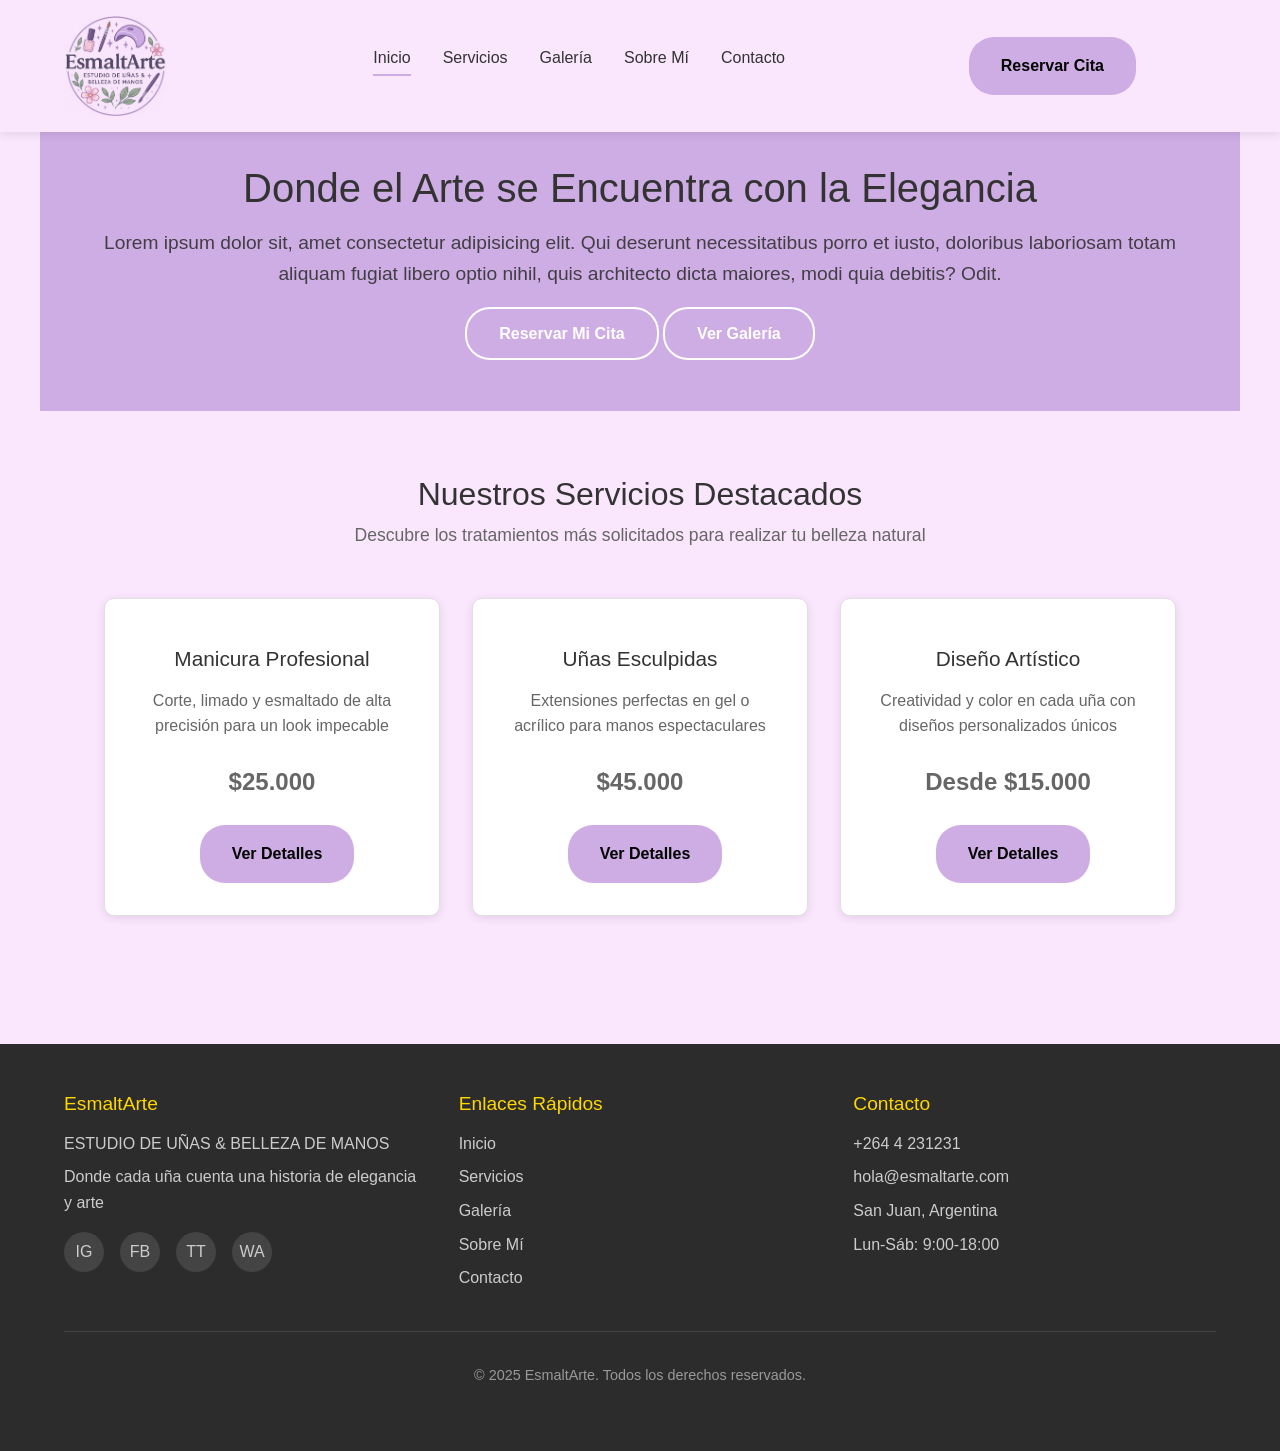
==== index.html @ e7cc5da7 "Mover index.html y agregarlo por fuera en la raiz" ====
<!DOCTYPE html>
<html lang="es">

<head>
    <meta charset="UTF-8">
    <meta name="viewport" content="width=device-width, initial-scale=1.0">
    <title>EsmaltArte - Estudio de Uñas & Belleza de Manos</title>
    <!-- CSS de Bootstrap -->
    <link href="https://cdn.jsdelivr.net/npm/bootstrap@5.3.2/dist/css/bootstrap.min.css" rel="stylesheet"
        integrity="sha384-T3c6CoIi6uLrA9TneNEoa7RxnatzjcDSCmG1MXxSR1GAsXEV/Dwwykc2MPK8M2HN" crossorigin="anonymous">

    <!-- Enlace CSS -->
    <link rel="stylesheet" href="../css/style.css">
</head>

<body>
    <header>
        <div class="nav-container">
            <div class="logo">
                <img src="../img/imgagos.jpg" alt="Logo EsmaltArte" style="height: 100px; margin-top: 0px;">
            </div>
            <nav>
                <ul>
                    <li><a href="index.html" class="activo">Inicio</a></li>
                    <li><a href="servicios.html">Servicios</a></li>
                    <li><a href="galeria.html">Galería</a></li>
                    <li><a href="sobremi.html">Sobre Mí</a></li>
                    <li><a href="contacto.html">Contacto</a></li>
                </ul>
            </nav>
            <!-- Boton Reserva-->
            <a href="contacto.html" class="btn-reserva">Reservar Cita</a>
        </div>
    </header>

    <main>
        <section class=" hero">
            <h1>Donde el Arte se Encuentra con la Elegancia</h1>
            <p>Lorem ipsum dolor sit, amet consectetur adipisicing elit. Qui deserunt necessitatibus porro et iusto,
                doloribus laboriosam totam aliquam fugiat libero optio nihil, quis architecto dicta maiores, modi
                quia
                debitis? Odit.</p>
            <div>
                <a href="contacto.html" class="btn-hero">Reservar Mi Cita</a>
                <a href="galeria.html" class="btn-hero secundario">Ver Galería</a>
            </div>
        </section>

        <section id="servicios-destacados">
            <div class="page-header">
                <h2>Nuestros Servicios Destacados</h2>
                <p>Descubre los tratamientos más solicitados para realizar tu belleza natural</p>
            </div>
            <div class="servicios-grid">
                <article class="servicio-card">
                    <div class="servicio-icon"></div>
                    <h3>Manicura Profesional</h3>
                    <p>Corte, limado y esmaltado de alta precisión para un look impecable</p>
                    <p class="precio">$25.000</p>
                    <a href="servicios.html#manicura" class="btn-reserva">Ver Detalles</a>
                </article>
                <article class="servicio-card">
                    <div class="servicio-icon"></div>
                    <h3>Uñas Esculpidas</h3>
                    <p>Extensiones perfectas en gel o acrílico para manos espectaculares</p>
                    <p class="precio">$45.000</p>
                    <a href="servicios.html#esculpidas" class="btn-reserva">Ver Detalles</a>
                </article>
                <article class="servicio-card">
                    <div class="servicio-icon"></div>
                    <h3>Diseño Artístico</h3>
                    <p>Creatividad y color en cada uña con diseños personalizados únicos</p>
                    <p class="precio">Desde $15.000</p>
                    <a href="servicios.html#disenos" class="btn-reserva">Ver Detalles</a>
                </article>
            </div>
        </section>
    </main>

    <footer>
        <div class="footer-content">
            <div class="footer-section">
                <h3>EsmaltArte</h3>
                <p>ESTUDIO DE UÑAS & BELLEZA DE MANOS</p>
                <p>Donde cada uña cuenta una historia de elegancia y arte</p>
                <div class="social-links">
                    <a href="https://www.instagram.com/esmaltarte.nails_?igsh=MWdjZG96OWtseHlocg==" target="_blank"
                        arial-label="Instagram">IG</a>
                    <a href="#" aria-label="Facebook">FB</a>
                    <a href="#" aria-label="TikTok">TT</a>
                    <a href="#" aria-label="WhatsApp">WA</a>
                </div>
            </div>
            <div class="footer-section">
                <h3>Enlaces Rápidos</h3>
                <a href="index.html">Inicio</a>
                <a href="servicios.html">Servicios</a>
                <a href="galeria.html">Galería</a>
                <a href="sobremi.html">Sobre Mí</a>
                <a href="contacto.html">Contacto</a>
            </div>
            <div class="footer-section">
                <h3>Contacto</h3>
                <p> +264 4 231231</p>
                <p> hola@esmaltarte.com</p>
                <p> San Juan, Argentina</p>
                <p> Lun-Sáb: 9:00-18:00</p>
            </div>
        </div>
        <div class="copyright">
            <p>&copy; 2025 EsmaltArte. Todos los derechos reservados.</p>
        </div>
    </footer>

    <!-- Scripts de Bootstrap -->
    <script src="https://cdn.jsdelivr.net/npm/@popperjs/core@2.11.8/dist/umd/popper.min.js"
        integrity="sha384-I7E8VVD/ismYTF4hNIPjVp/Zjvgyol6VFvRkX/vR+Vc4jQkC+hVqc2pM8ODewa9r"
        crossorigin="anonymous"></script>
    <script src="https://cdn.jsdelivr.net/npm/bootstrap@5.3.2/dist/js/bootstrap.min.js"
        integrity="sha384-BBtl+eGJRgqQAUMxJ7pMwbEyER4l1g+O15P+16Ep7Q9Q+zqX6gSbd85u4mG4QzX+"
        crossorigin="anonymous"></script>
</body>

</html>
---- css/style.css ----
/* style.css - ESTILOS COMPARTIDOS PARA TODAS LAS PÁGINAS */

/* Reset y variables */
* {
  margin: 0;
  padding: 0;
  box-sizing: border-box;
}

body {
  font-family: "Arial", sans-serif;
  line-height: 1.6;
  color: #333333;
  background-color: #fae6fd;
}

/* Header y Navegación COMPARTIDOS */
header {
  background-color: #fae6fd;
  box-shadow: 0 2px 10px rgba(0, 0, 0, 0.1);
  position: fixed;
  width: 100%;
  top: 0;
  z-index: 1000;
}

.nav-container {
  display: flex;
  justify-content: space-between;
  align-items: center;
  padding: 1rem 5%;
  max-width: 1200px;
}

.logo {
  display: flex;
  flex-direction: column;
  align-items: center;
  justify-content: center;
  text-align: center;
}

/* Navegación principal */
nav ul {
  display: flex;
  list-style: none;
  gap: 2rem;
}

nav ul li a {
  text-decoration: none;
  color: #333333;
  font-weight: 500;
  padding: 0.5rem 0;
}

nav ul li a:hover {
  color: #333333;
}

nav ul li a.activo {
  color: #333333;
  border-bottom: 2px solid #ceade5;
}

.btn-reserva {
  background-color: #ceade5;
  color: black;
  padding: 1rem 2rem;
  border-radius: 25px;
  text-decoration: none;
  font-weight: bold;
  margin-left: 10px; /* Mueve el botón a la derecha */
  display: inline-block;
}

.btn-reserva:hover {
  background-color: #701574;
  color: white;
}
/* Main contentenido de area */
main {
  margin-top: 100px;
  min-height: calc(100vh - 200px);
}
/* Hero Section */
.hero {
  background: #ceade5;
  text-align: center;
  padding: 4rem 5%;
}

.hero h1 {
  font-size: 2.5rem;
  margin-bottom: 1rem;
}

.hero p {
  font-size: 1.2rem;
  margin-bottom: 2rem;
  opacity: 0.9;
}

.btn-hero {
  background-color: #ceade5;
  color: white;
  border: 2px solid white;
  padding: 1rem 2rem;
  border-radius: 25px;
  text-decoration: none;
  font-weight: bold;
}

.btn-hero:hover {
  background-color: #701574;
}

.btn-hero.secundario {
  background-color: #ceade5;
  color: white;
  border: 2px solid white;
}

.btn-hero.secundario:hover {
  background-color: #701574;
  color: white;
}

/* Secciones generales */
section {
  padding: 4rem 5%;
  max-width: 1200px;
  margin: 0 auto;
}

.page-header {
  text-align: center;
  margin-bottom: 3rem;
}

.page-header h1 {
  font-size: 2.5rem;
  color: #ceade5;
  margin-bottom: 1rem;
}

.page-header p {
  font-size: 1.1rem;
  color: #666666;
}

/* Grid de servicios */
.servicios-grid {
  display: grid;
  grid-template-columns: repeat(auto-fit, minmax(300px, 1fr));
  gap: 2rem;
  margin-top: 2rem;
}

.servicio-card {
  background: #ffffff;
  border-radius: 10px;
  padding: 2rem;
  text-align: center;
  box-shadow: 0 2px 10px rgba(0, 0, 0, 0.1);
  border: 1px solid #e0e0e0;
}

.servicio-card:hover {
  transform: translateY(-5px);
  box-shadow: 0 10px 25px rgba(0, 0, 0, 0.15);
}

.servicio-icon {
  font-size: 3rem;
  margin-bottom: 1rem;
}

.servicio-card h3 {
  color: #333333;
  margin-bottom: 1rem;
  font-size: 1.3rem;
}

.servicio-card p {
  color: #666666;
  margin-bottom: 1.5rem;
}

.precio {
  font-size: 1.5rem;
  font-weight: bold;
  color: #ceade5;
  margin-bottom: 1rem;
}

/* Galería */
.galeria-grid {
  display: grid;
  grid-template-columns: repeat(auto-fit, minmax(250px, 1fr));
  gap: 1rem;
  margin-top: 2rem;
}

.galeria-item {
  position: relative;
  height: 250px;
  background: #f9f9f9;
  border-radius: 8px;
  overflow: hidden;
}

.galeria-item img {
  width: 100%;
  height: 100%;
  object-fit: cover;
}

.galeria-item:hover img {
  transform: scale(1.05);
}

.galeria-cta {
  margin-top: 1rem; /* aumenta para bajar más los botones */
  text-align: center;
  display: flex;
  justify-content: center;
  gap: 0.75rem;
  align-items: center;
}

/* Formularios */
.form-contacto {
  max-width: 600px;
  margin: 0 auto;
}

.form-group {
  margin-bottom: 5px;
}

.form-group label {
  display: block;
  margin-bottom: 0.5rem;
  font-weight: bold;
  color: #333333;
}

.form-group input,
.form-group textarea,
.form-group select {
  width: 100%;
  padding: 0.8rem;
  border: 1px solid #e0e0e0;
  border-radius: 5px;
  font-size: 1rem;
}

.form-group input:focus,
.form-group textarea:focus,
.form-group select:focus {
  outline: none;
  border-color: #ceade5;
  box-shadow: 0 0 0 2px rgba(206, 173, 229, 0.1);
}

.btn-enviar {
  background-color: #e91e63;
  color: white;
  border: none;
  padding: 1rem 2rem;
  border-radius: 25px;
  font-size: 1rem;
  font-weight: bold;
  cursor: pointer;
  width: 100%;
}

.btn-enviar:hover {
  background-color: #c2185b;
}

/* Footer COMPARTIDO */
footer {
  background-color: #2c2c2c;
  color: white;
  padding: 3rem 5%;
  margin-top: 4rem;
}

.footer-content {
  max-width: 1200px;
  margin: 0 auto;
  display: grid;
  grid-template-columns: repeat(auto-fit, minmax(250px, 1fr));
  gap: 2rem;
}

.footer-section h3 {
  color: #ffd700;
  margin-bottom: 1rem;
  font-size: 1.2rem;
}

.footer-section p,
.footer-section a {
  color: #ccc;
  margin-bottom: 0.5rem;
  display: block;
  text-decoration: none;
}

.footer-section a:hover {
  color: white;
}

.social-links {
  display: flex;
  gap: 1rem;
  margin-top: 1rem;
}

.social-links a {
  display: inline-flex;
  align-items: center;
  justify-content: center;
  width: 40px;
  height: 40px;
  background-color: #444;
  border-radius: 50%;
}

.social-links a:hover {
  background-color: #ceade5;
  transform: translateY(-2px);
}

.copyright {
  text-align: center;
  margin-top: 2rem;
  padding-top: 2rem;
  border-top: 1px solid #444;
  color: #999;
  font-size: 0.9rem;
}

/* ==========================
   Ajustes responsivos
   ========================== */
@media (max-width: 992px) {
  /* Ajusta el margin-top para el header fijo en pantallas medianas */
  main {
    margin-top: 110px;
  }

  .nav-container {
    padding: 0.75rem 3%;
  }

  .logo img {
    height: 70px;
  }

  .hero {
    padding: 4rem 2rem;
  }

  .galeria-item {
    height: 220px;
  }

  .servicio-card {
    padding: 1.5rem;
  }

  section {
    padding: 2.5rem 3%;
  }
}

@media (max-width: 768px) {
  /* Header y navegación en móvil */
  main {
    margin-top: 130px;
  }

  .nav-container {
    flex-wrap: wrap;
    align-items: flex-start;
    gap: 0.5rem;
  }

  nav ul {
    flex-direction: column;
    gap: 0.5rem;
    width: 100%;
  }

  .btn-reserva {
    margin-left: 0;
    align-self: flex-end;
    margin-top: 0.5rem;
  }

  .hero h1 {
    font-size: 1.8rem;
  }

  .hero p {
    font-size: 1rem;
  }

  .galeria-item {
    height: 180px;
  }

  .page-header h1 {
    font-size: 1.8rem;
  }

  .servicios-grid {
    gap: 1rem;
  }
}

@media (max-width: 576px) {
  main {
    margin-top: 150px;
  }

  .logo img {
    height: 60px;
  }

  .galeria-item {
    height: 150px;
  }

  .btn-hero,
  .btn-reserva,
  .btn-enviar {
    padding: 0.6rem 1rem;
    font-size: 0.95rem;
  }

  section {
    padding: 2rem 1.5rem;
  }
}
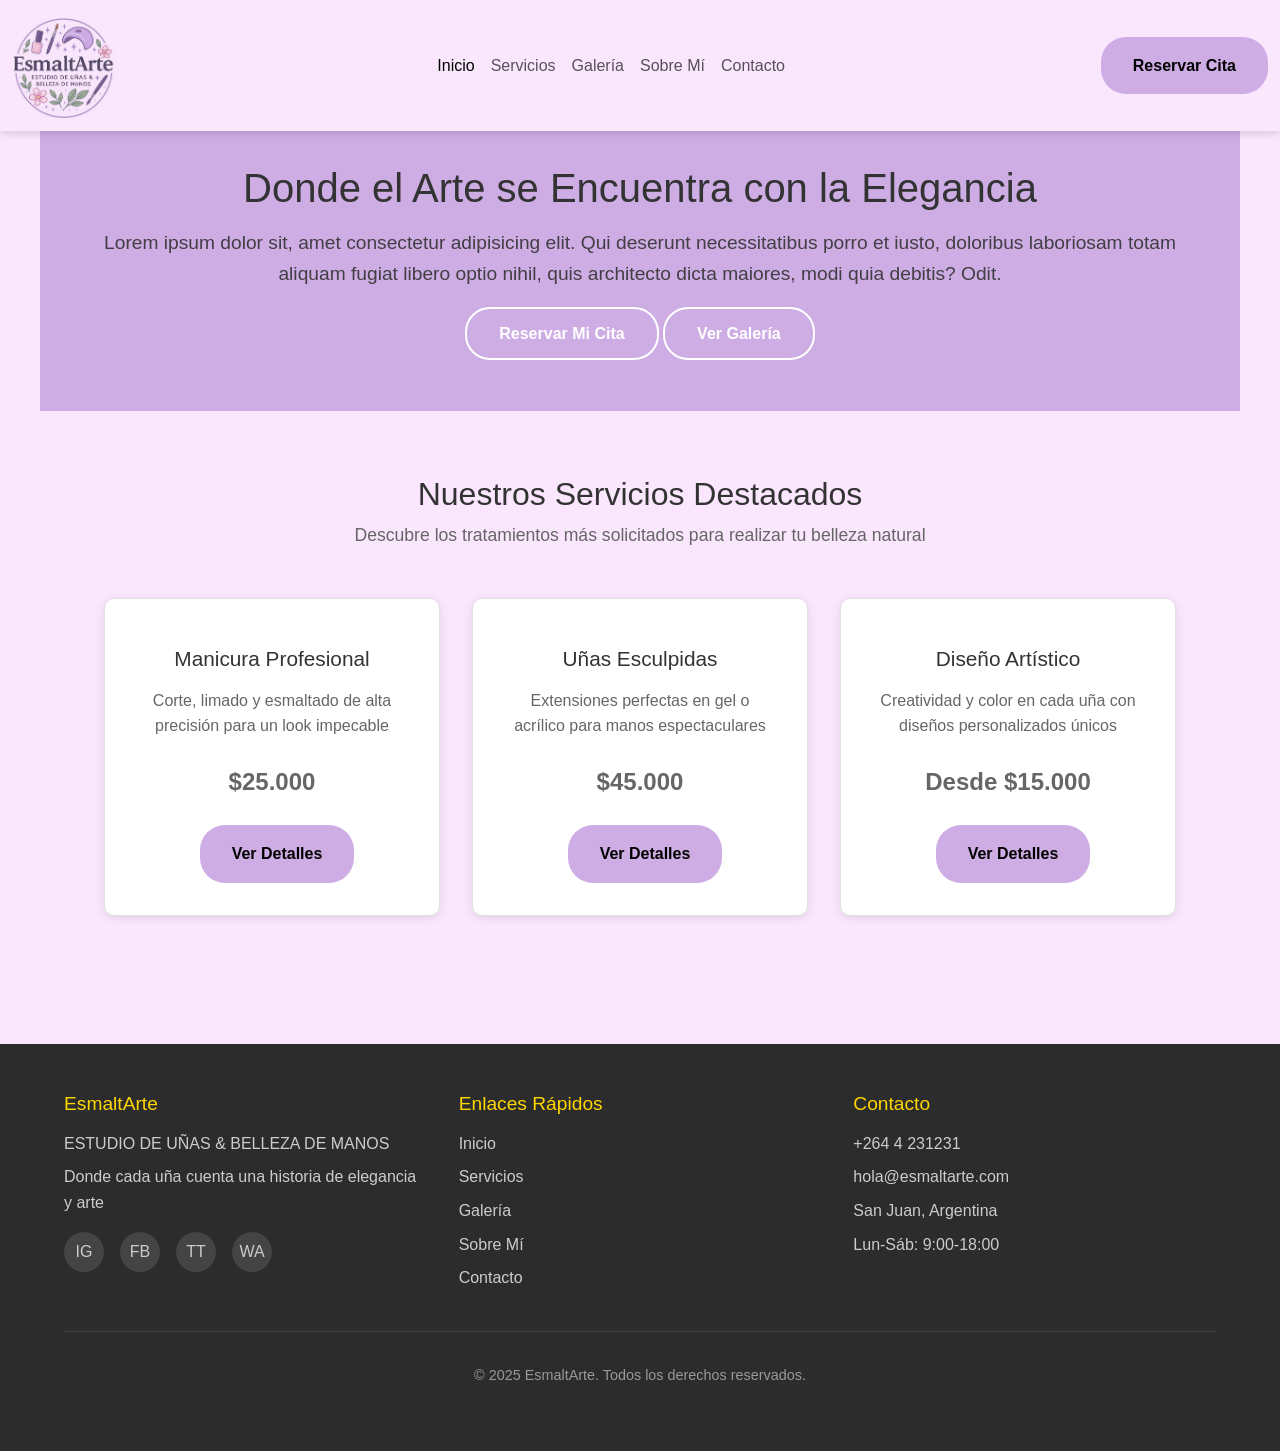
==== commit c9626fce: "Limpieza: eliminar CSS obsoleto y normalizar navbar en html/*" ====
--- a/index.html
+++ b/index.html
@@ -10,27 +10,43 @@
         integrity="sha384-T3c6CoIi6uLrA9TneNEoa7RxnatzjcDSCmG1MXxSR1GAsXEV/Dwwykc2MPK8M2HN" crossorigin="anonymous">
 
     <!-- Enlace CSS -->
-    <link rel="stylesheet" href="../css/style.css">
+    <link rel="stylesheet" href="css/style.css">
 </head>
 
 <body>
     <header>
-        <div class="nav-container">
-            <div class="logo">
-                <img src="../img/imgagos.jpg" alt="Logo EsmaltArte" style="height: 100px; margin-top: 0px;">
+        <nav class="navbar navbar-expand-lg bg-body-tertiary">
+            <div class="container-fluid">
+                <a class="navbar-brand" href="index.html">
+                    <img src="img/imgagos.jpg" alt="Logo EsmaltArte" style="height: 100px;"
+                        class="d-inline-block align-text-top">
+                </a>
+                <button class="navbar-toggler" type="button" data-bs-toggle="collapse" data-bs-target="#navbarNav"
+                    aria-controls="navbarNav" aria-expanded="false" aria-label="Toggle navigation">
+                    <span class="navbar-toggler-icon"></span>
+                </button>
+                <div class="collapse navbar-collapse" id="navbarNav">
+                    <ul class="navbar-nav mx-auto mb-2 mb-lg-0">
+                        <li class="nav-item">
+                            <a class="nav-link active" aria-current="page" href="index.html">Inicio</a>
+                        </li>
+                        <li class="nav-item">
+                            <a class="nav-link" href="html/servicios.html">Servicios</a>
+                        </li>
+                        <li class="nav-item">
+                            <a class="nav-link" href="html/galeria.html">Galería</a>
+                        </li>
+                        <li class="nav-item">
+                            <a class="nav-link" href="html/sobremi.html">Sobre Mí</a>
+                        </li>
+                        <li class="nav-item">
+                            <a class="nav-link" href="html/contacto.html">Contacto</a>
+                        </li>
+                    </ul>
+                    <a href="html/contacto.html" class="btn-reserva">Reservar Cita</a>
+                </div>
             </div>
-            <nav>
-                <ul>
-                    <li><a href="index.html" class="activo">Inicio</a></li>
-                    <li><a href="servicios.html">Servicios</a></li>
-                    <li><a href="galeria.html">Galería</a></li>
-                    <li><a href="sobremi.html">Sobre Mí</a></li>
-                    <li><a href="contacto.html">Contacto</a></li>
-                </ul>
-            </nav>
-            <!-- Boton Reserva-->
-            <a href="contacto.html" class="btn-reserva">Reservar Cita</a>
-        </div>
+        </nav>
     </header>
 
     <main>
@@ -41,8 +57,8 @@
                 quia
                 debitis? Odit.</p>
             <div>
-                <a href="contacto.html" class="btn-hero">Reservar Mi Cita</a>
-                <a href="galeria.html" class="btn-hero secundario">Ver Galería</a>
+                <a href="html/contacto.html" class="btn-hero">Reservar Mi Cita</a>
+                <a href="html/galeria.html" class="btn-hero secundario">Ver Galería</a>
             </div>
         </section>
 
@@ -94,10 +110,10 @@
             <div class="footer-section">
                 <h3>Enlaces Rápidos</h3>
                 <a href="index.html">Inicio</a>
-                <a href="servicios.html">Servicios</a>
-                <a href="galeria.html">Galería</a>
-                <a href="sobremi.html">Sobre Mí</a>
-                <a href="contacto.html">Contacto</a>
+                <a href="html/servicios.html">Servicios</a>
+                <a href="html/galeria.html">Galería</a>
+                <a href="html/sobremi.html">Sobre Mí</a>
+                <a href="html/contacto.html">Contacto</a>
             </div>
             <div class="footer-section">
                 <h3>Contacto</h3>
--- a/css/style.css
+++ b/css/style.css
@@ -24,44 +24,32 @@
   z-index: 1000;
 }
 
-.nav-container {
-  display: flex;
-  justify-content: space-between;
-  align-items: center;
-  padding: 1rem 5%;
-  max-width: 1200px;
-}
-
-.logo {
-  display: flex;
-  flex-direction: column;
-  align-items: center;
-  justify-content: center;
-  text-align: center;
-}
-
-/* Navegación principal */
-nav ul {
-  display: flex;
-  list-style: none;
-  gap: 2rem;
-}
-
-nav ul li a {
-  text-decoration: none;
-  color: #333333;
-  font-weight: 500;
-  padding: 0.5rem 0;
-}
-
-nav ul li a:hover {
-  color: #333333;
-}
-
-nav ul li a.activo {
-  color: #333333;
-  border-bottom: 2px solid #ceade5;
-}
+/* Bootstrap navbar: mantener color del logo y centrar enlaces */
+.navbar {
+  background-color: #fae6fd !important;
+  box-shadow: 0 2px 8px rgba(0, 0, 0, 0.06);
+}
+
+.navbar .navbar-brand img {
+  height: 80px;
+  object-fit: contain;
+}
+
+.navbar-nav.mx-auto {
+  margin-left: auto !important;
+  margin-right: auto !important;
+}
+
+@media (max-width: 768px) {
+  .navbar .navbar-brand img {
+    height: 60px;
+  }
+  .navbar-nav.mx-auto {
+    margin: 0 !important;
+  }
+}
+
+/* Navegación antigua eliminada: ahora se usa Bootstrap navbar */
 
 .btn-reserva {
   background-color: #ceade5;
@@ -353,11 +341,8 @@
     margin-top: 110px;
   }
 
-  .nav-container {
-    padding: 0.75rem 3%;
-  }
-
-  .logo img {
+  /* Ajustes para navbar de Bootstrap */
+  .navbar .navbar-brand img {
     height: 70px;
   }
 
@@ -384,16 +369,9 @@
     margin-top: 130px;
   }
 
-  .nav-container {
-    flex-wrap: wrap;
-    align-items: flex-start;
+  /* Ajustes para navbar de Bootstrap en móvil */
+  .navbar-nav {
     gap: 0.5rem;
-  }
-
-  nav ul {
-    flex-direction: column;
-    gap: 0.5rem;
-    width: 100%;
   }
 
   .btn-reserva {
@@ -428,7 +406,7 @@
     margin-top: 150px;
   }
 
-  .logo img {
+  .navbar .navbar-brand img {
     height: 60px;
   }
 
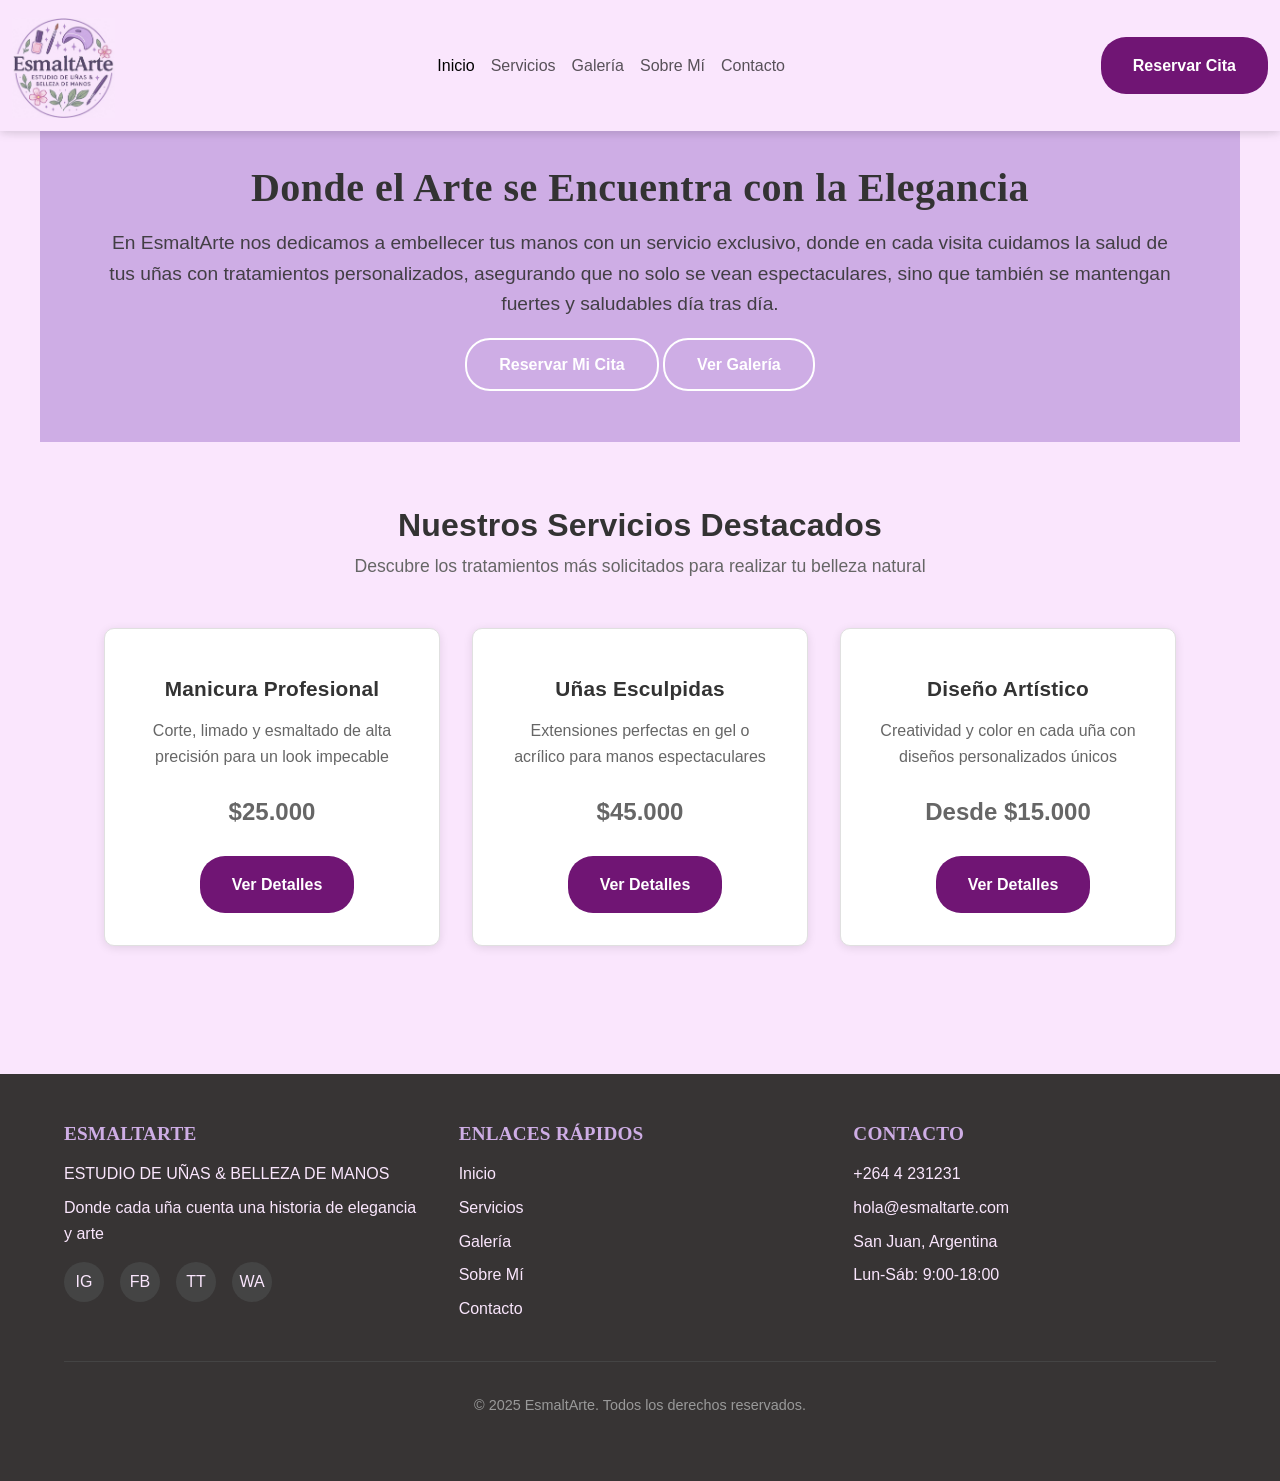
==== commit c4720217: "Agregado de Favicon" ====
--- a/index.html
+++ b/index.html
@@ -4,10 +4,20 @@
 <head>
     <meta charset="UTF-8">
     <meta name="viewport" content="width=device-width, initial-scale=1.0">
+    <meta name="description"
+        content="EsmaltArte - Estudio profesional de uñas y belleza de manos en San Juan, Argentina. Manicura, uñas esculpidas, diseño artístico y más. Reserva tu cita hoy.">
     <title>EsmaltArte - Estudio de Uñas & Belleza de Manos</title>
     <!-- CSS de Bootstrap -->
     <link href="https://cdn.jsdelivr.net/npm/bootstrap@5.3.2/dist/css/bootstrap.min.css" rel="stylesheet"
         integrity="sha384-T3c6CoIi6uLrA9TneNEoa7RxnatzjcDSCmG1MXxSR1GAsXEV/Dwwykc2MPK8M2HN" crossorigin="anonymous">
+
+    <!-- Favicon -->
+    <link rel="icon" href="img/esmaltarte-sin-fondo.png.png" type="image/png">
+
+    <!-- Google Fonts -->
+    <link
+        href="https://fonts.googleapis.com/css2?family=Montserrat:wght@300;400;600;700&family=Playfair+Display:wght@400;600;700&display=swap"
+        rel="stylesheet">
 
     <!-- Enlace CSS -->
     <link rel="stylesheet" href="css/style.css">
@@ -50,12 +60,9 @@
     </header>
 
     <main>
-        <section class=" hero">
+        <section class="hero">
             <h1>Donde el Arte se Encuentra con la Elegancia</h1>
-            <p>Lorem ipsum dolor sit, amet consectetur adipisicing elit. Qui deserunt necessitatibus porro et iusto,
-                doloribus laboriosam totam aliquam fugiat libero optio nihil, quis architecto dicta maiores, modi
-                quia
-                debitis? Odit.</p>
+            <p>En EsmaltArte nos dedicamos a embellecer tus manos con un servicio exclusivo, donde en cada visita cuidamos la salud de tus uñas con tratamientos personalizados, asegurando que no solo se vean espectaculares, sino que también se mantengan fuertes y saludables día tras día.</p>
             <div>
                 <a href="html/contacto.html" class="btn-hero">Reservar Mi Cita</a>
                 <a href="html/galeria.html" class="btn-hero secundario">Ver Galería</a>
@@ -73,21 +80,21 @@
                     <h3>Manicura Profesional</h3>
                     <p>Corte, limado y esmaltado de alta precisión para un look impecable</p>
                     <p class="precio">$25.000</p>
-                    <a href="servicios.html#manicura" class="btn-reserva">Ver Detalles</a>
+                    <a href="html/servicios.html#manicura" class="btn-reserva">Ver Detalles</a>
                 </article>
                 <article class="servicio-card">
                     <div class="servicio-icon"></div>
                     <h3>Uñas Esculpidas</h3>
                     <p>Extensiones perfectas en gel o acrílico para manos espectaculares</p>
                     <p class="precio">$45.000</p>
-                    <a href="servicios.html#esculpidas" class="btn-reserva">Ver Detalles</a>
+                    <a href="html/servicios.html#esculpidas" class="btn-reserva">Ver Detalles</a>
                 </article>
                 <article class="servicio-card">
                     <div class="servicio-icon"></div>
                     <h3>Diseño Artístico</h3>
                     <p>Creatividad y color en cada uña con diseños personalizados únicos</p>
                     <p class="precio">Desde $15.000</p>
-                    <a href="servicios.html#disenos" class="btn-reserva">Ver Detalles</a>
+                    <a href="html/servicios.html#disenos" class="btn-reserva">Ver Detalles</a>
                 </article>
             </div>
         </section>
@@ -101,7 +108,7 @@
                 <p>Donde cada uña cuenta una historia de elegancia y arte</p>
                 <div class="social-links">
                     <a href="https://www.instagram.com/esmaltarte.nails_?igsh=MWdjZG96OWtseHlocg==" target="_blank"
-                        arial-label="Instagram">IG</a>
+                        aria-label="Instagram">IG</a>
                     <a href="#" aria-label="Facebook">FB</a>
                     <a href="#" aria-label="TikTok">TT</a>
                     <a href="#" aria-label="WhatsApp">WA</a>
@@ -128,13 +135,8 @@
         </div>
     </footer>
 
-    <!-- Scripts de Bootstrap -->
-    <script src="https://cdn.jsdelivr.net/npm/@popperjs/core@2.11.8/dist/umd/popper.min.js"
-        integrity="sha384-I7E8VVD/ismYTF4hNIPjVp/Zjvgyol6VFvRkX/vR+Vc4jQkC+hVqc2pM8ODewa9r"
-        crossorigin="anonymous"></script>
-    <script src="https://cdn.jsdelivr.net/npm/bootstrap@5.3.2/dist/js/bootstrap.min.js"
-        integrity="sha384-BBtl+eGJRgqQAUMxJ7pMwbEyER4l1g+O15P+16Ep7Q9Q+zqX6gSbd85u4mG4QzX+"
-        crossorigin="anonymous"></script>
+    <!-- Bootstrap bundle (incluye Popper) -->
+    <script src="https://cdn.jsdelivr.net/npm/bootstrap@5.3.2/dist/js/bootstrap.bundle.min.js"></script>
 </body>
 
 </html>
--- a/css/style.css
+++ b/css/style.css
@@ -1,6 +1,43 @@
-/* style.css - ESTILOS COMPARTIDOS PARA TODAS LAS PÁGINAS */
-
-/* Reset y variables */
+@keyframes shake-top {
+  0%, 100% {
+    transform: rotate(0deg);
+    transform-origin: 50% 0;
+  }
+  10% {
+    transform: rotate(2deg);
+  }
+  20%, 40%, 60% {
+    transform: rotate(-4deg);
+  }
+  30%, 50%, 70% {
+    transform: rotate(4deg);
+  }
+  80% {
+    transform: rotate(-2deg);
+  }
+  90% {
+    transform: rotate(2deg);
+  }
+}
+@keyframes gentle-shake {
+  0%, 100% {
+    transform: translateX(0) rotate(0deg);
+  }
+  25% {
+    transform: translateX(-2px) rotate(-1deg);
+  }
+  75% {
+    transform: translateX(2px) rotate(1deg);
+  }
+}
+@keyframes breathe {
+  0%, 100% {
+    transform: scale(1);
+  }
+  50% {
+    transform: scale(1.05);
+  }
+}
 * {
   margin: 0;
   padding: 0;
@@ -8,13 +45,40 @@
 }
 
 body {
-  font-family: "Arial", sans-serif;
+  font-family: "Montserrat", sans-serif;
   line-height: 1.6;
   color: #333333;
   background-color: #fae6fd;
 }
 
-/* Header y Navegación COMPARTIDOS */
+h1, h2, h3, h4, h5, h6 {
+  font-family: "Playfair Display", serif;
+  font-weight: 700;
+  letter-spacing: 0.3px;
+}
+
+h1 {
+  font-weight: 700;
+  letter-spacing: 0.5px;
+}
+
+h2 {
+  font-family: "Montserrat", sans-serif;
+  font-weight: 600;
+  letter-spacing: 0.2px;
+}
+
+h3, h4, h5, h6 {
+  font-family: "Montserrat", sans-serif;
+  font-weight: 600;
+  letter-spacing: 0.2px;
+}
+
+main {
+  margin-top: 100px;
+  min-height: calc(100vh - 200px);
+}
+
 header {
   background-color: #fae6fd;
   box-shadow: 0 2px 10px rgba(0, 0, 0, 0.1);
@@ -24,69 +88,200 @@
   z-index: 1000;
 }
 
-/* Bootstrap navbar: mantener color del logo y centrar enlaces */
 .navbar {
   background-color: #fae6fd !important;
   box-shadow: 0 2px 8px rgba(0, 0, 0, 0.06);
 }
-
 .navbar .navbar-brand img {
   height: 80px;
   object-fit: contain;
 }
-
-.navbar-nav.mx-auto {
+.navbar .navbar-nav.mx-auto {
   margin-left: auto !important;
   margin-right: auto !important;
 }
 
+section {
+  padding: 4rem 5%;
+  max-width: 1200px;
+  margin: 0 auto;
+}
+
+.page-header {
+  text-align: center;
+  margin-bottom: 3rem;
+}
+.page-header h1 {
+  font-size: 2.5rem;
+  color: #ceade5;
+  margin-bottom: 1rem;
+  font-family: "Playfair Display", serif;
+  font-weight: 700;
+  letter-spacing: 0.5px;
+}
+.page-header p {
+  font-size: 1.1rem;
+  color: #666666;
+}
+
+footer {
+  background-color: #373434;
+  color: white;
+  padding: 3rem 5%;
+  margin-top: 4rem;
+  font-family: "Montserrat", sans-serif;
+  line-height: 1.6;
+}
+
+.footer-content {
+  max-width: 1200px;
+  margin: 0 auto;
+  display: grid;
+  grid-template-columns: repeat(auto-fit, minmax(250px, 1fr));
+  gap: 2rem;
+}
+
+.footer-section h3 {
+  color: #ceade5;
+  margin-bottom: 1rem;
+  font-size: 1.2rem;
+  font-family: "Playfair Display", serif;
+  font-weight: 600;
+  letter-spacing: 0.2px;
+  text-transform: uppercase;
+}
+.footer-section p,
+.footer-section a {
+  color: #fae6fd;
+  margin-bottom: 0.5rem;
+  display: block;
+  text-decoration: none;
+  transition: all 0.3s ease;
+}
+.footer-section p:hover,
+.footer-section a:hover {
+  color: white;
+}
+
+.social-links {
+  display: flex;
+  gap: 1rem;
+  margin-top: 1rem;
+}
+.social-links a {
+  display: flex;
+  align-items: center;
+  justify-content: center;
+  width: 40px;
+  height: 40px;
+  background-color: #444;
+  border-radius: 50%;
+  transition: all 0.3s ease;
+}
+.social-links a:hover {
+  background-color: #ceade5;
+  transform: translateY(-2px);
+}
+
+.copyright {
+  text-align: center;
+  margin-top: 2rem;
+  padding-top: 2rem;
+  border-top: 1px solid #444;
+  color: #999;
+  font-size: 0.9rem;
+}
+
+@media (max-width: 992px) {
+  main {
+    margin-top: 110px;
+  }
+  .navbar .navbar-brand img {
+    height: 70px;
+  }
+  .hero {
+    padding: 4rem 2rem;
+  }
+  .galeria-item {
+    height: 220px;
+  }
+  .servicio-card {
+    padding: 1.5rem;
+  }
+  section {
+    padding: 2.5rem 3%;
+  }
+}
 @media (max-width: 768px) {
+  main {
+    margin-top: 130px;
+  }
   .navbar .navbar-brand img {
     height: 60px;
   }
-  .navbar-nav.mx-auto {
+  .navbar .navbar-nav.mx-auto {
     margin: 0 !important;
   }
-}
-
-/* Navegación antigua eliminada: ahora se usa Bootstrap navbar */
-
+  .navbar-nav {
+    gap: 0.5rem;
+  }
+  .btn-reserva {
+    margin-left: 0;
+    align-self: flex-end;
+    margin-top: 0.5rem;
+  }
+  .hero h1 {
+    font-size: 1.8rem;
+  }
+  .hero p {
+    font-size: 1rem;
+  }
+  .galeria-item {
+    height: 180px;
+  }
+  .page-header h1 {
+    font-size: 1.8rem;
+  }
+  .servicios-grid {
+    gap: 1rem;
+  }
+}
+@media (max-width: 576px) {
+  main {
+    margin-top: 150px;
+  }
+  .navbar .navbar-brand img {
+    height: 60px;
+  }
+  .galeria-item {
+    height: 150px;
+  }
+  .btn-hero,
+  .btn-reserva,
+  .btn-enviar {
+    padding: 0.6rem 1rem;
+    font-size: 0.9rem;
+  }
+  section {
+    padding: 2rem 1.5rem;
+  }
+}
 .btn-reserva {
-  background-color: #ceade5;
-  color: black;
+  background-color: #701574;
+  color: white;
   padding: 1rem 2rem;
   border-radius: 25px;
   text-decoration: none;
   font-weight: bold;
-  margin-left: 10px; /* Mueve el botón a la derecha */
+  font-family: "Montserrat", sans-serif;
+  margin-left: 10px;
   display: inline-block;
-}
-
+  transition: all 0.3s ease;
+}
 .btn-reserva:hover {
   background-color: #701574;
   color: white;
-}
-/* Main contentenido de area */
-main {
-  margin-top: 100px;
-  min-height: calc(100vh - 200px);
-}
-/* Hero Section */
-.hero {
-  background: #ceade5;
-  text-align: center;
-  padding: 4rem 5%;
-}
-
-.hero h1 {
-  font-size: 2.5rem;
-  margin-bottom: 1rem;
-}
-
-.hero p {
-  font-size: 1.2rem;
-  margin-bottom: 2rem;
-  opacity: 0.9;
+  animation: gentle-shake 0.6s ease-in-out both;
 }
 
 .btn-hero {
@@ -97,47 +292,59 @@
   border-radius: 25px;
   text-decoration: none;
   font-weight: bold;
-}
-
+  font-family: "Montserrat", sans-serif;
+  transition: all 0.3s ease;
+}
 .btn-hero:hover {
   background-color: #701574;
-}
-
+  animation: gentle-shake 0.6s ease-in-out both;
+}
 .btn-hero.secundario {
   background-color: #ceade5;
   color: white;
   border: 2px solid white;
 }
-
 .btn-hero.secundario:hover {
   background-color: #701574;
   color: white;
-}
-
-/* Secciones generales */
-section {
-  padding: 4rem 5%;
-  max-width: 1200px;
-  margin: 0 auto;
-}
-
-.page-header {
-  text-align: center;
-  margin-bottom: 3rem;
-}
-
-.page-header h1 {
-  font-size: 2.5rem;
-  color: #ceade5;
-  margin-bottom: 1rem;
-}
-
-.page-header p {
-  font-size: 1.1rem;
-  color: #666666;
-}
-
-/* Grid de servicios */
+  animation: gentle-shake 0.6s ease-in-out both;
+}
+
+.btn-enviar {
+  background-color: #701574;
+  color: white;
+  border: none;
+  padding: 1rem 2rem;
+  border-radius: 25px;
+  font-size: 1rem;
+  font-weight: bold;
+  font-family: "Montserrat", sans-serif;
+  cursor: pointer;
+  width: 100%;
+  transition: all 0.3s ease;
+}
+.btn-enviar:hover {
+  background-color: #ceade5;
+  animation: gentle-shake 0.6s ease-in-out both;
+}
+
+.btn-attention {
+  position: relative;
+}
+@media (max-width: 768px) {
+  .btn-attention {
+    animation: breathe 4s ease-in-out infinite, gentle-shake 0.8s cubic-bezier(0.455, 0.03, 0.515, 0.955) 3s infinite;
+  }
+}
+@keyframes breathe {
+  0%, 100% {
+    transform: scale(1);
+  }
+  50% {
+    transform: scale(1.05);
+  }
+}
+
 .servicios-grid {
   display: grid;
   grid-template-columns: repeat(auto-fit, minmax(300px, 1fr));
@@ -152,8 +359,8 @@
   text-align: center;
   box-shadow: 0 2px 10px rgba(0, 0, 0, 0.1);
   border: 1px solid #e0e0e0;
-}
-
+  transition: transform 0.3s ease;
+}
 .servicio-card:hover {
   transform: translateY(-5px);
   box-shadow: 0 10px 25px rgba(0, 0, 0, 0.15);
@@ -182,7 +389,6 @@
   margin-bottom: 1rem;
 }
 
-/* Galería */
 .galeria-grid {
   display: grid;
   grid-template-columns: repeat(auto-fit, minmax(250px, 1fr));
@@ -197,43 +403,46 @@
   border-radius: 8px;
   overflow: hidden;
 }
-
 .galeria-item img {
   width: 100%;
   height: 100%;
   object-fit: cover;
-}
-
+  transition: transform 0.3s ease;
+}
 .galeria-item:hover img {
   transform: scale(1.05);
 }
 
 .galeria-cta {
-  margin-top: 1rem; /* aumenta para bajar más los botones */
+  margin-top: 3rem;
   text-align: center;
   display: flex;
+  flex-direction: column;
   justify-content: center;
-  gap: 0.75rem;
+  gap: 1.5rem;
   align-items: center;
 }
-
-/* Formularios */
+.galeria-cta p {
+  font-size: 1.2rem;
+  margin-bottom: 0;
+}
+
 .form-contacto {
   max-width: 600px;
   margin: 0 auto;
+  font-family: "Montserrat", sans-serif;
 }
 
 .form-group {
   margin-bottom: 5px;
 }
-
 .form-group label {
   display: block;
   margin-bottom: 0.5rem;
   font-weight: bold;
   color: #333333;
-}
-
+  font-family: "Montserrat", sans-serif;
+}
 .form-group input,
 .form-group textarea,
 .form-group select {
@@ -242,8 +451,9 @@
   border: 1px solid #e0e0e0;
   border-radius: 5px;
   font-size: 1rem;
-}
-
+  font-family: "Montserrat", sans-serif;
+  color: #333333;
+}
 .form-group input:focus,
 .form-group textarea:focus,
 .form-group select:focus {
@@ -252,176 +462,22 @@
   box-shadow: 0 0 0 2px rgba(206, 173, 229, 0.1);
 }
 
-.btn-enviar {
-  background-color: #e91e63;
-  color: white;
-  border: none;
-  padding: 1rem 2rem;
-  border-radius: 25px;
-  font-size: 1rem;
-  font-weight: bold;
-  cursor: pointer;
-  width: 100%;
-}
-
-.btn-enviar:hover {
-  background-color: #c2185b;
-}
-
-/* Footer COMPARTIDO */
-footer {
-  background-color: #2c2c2c;
-  color: white;
-  padding: 3rem 5%;
-  margin-top: 4rem;
-}
-
-.footer-content {
-  max-width: 1200px;
-  margin: 0 auto;
-  display: grid;
-  grid-template-columns: repeat(auto-fit, minmax(250px, 1fr));
-  gap: 2rem;
-}
-
-.footer-section h3 {
-  color: #ffd700;
-  margin-bottom: 1rem;
+.hero {
+  background: #ceade5;
+  text-align: center;
+  padding: 4rem 5%;
+}
+.hero h1 {
+  font-size: 2.5rem;
+  margin-bottom: 1rem;
+  font-family: "Playfair Display", serif;
+  font-weight: 700;
+  letter-spacing: 0.5px;
+}
+.hero p {
   font-size: 1.2rem;
-}
-
-.footer-section p,
-.footer-section a {
-  color: #ccc;
-  margin-bottom: 0.5rem;
-  display: block;
-  text-decoration: none;
-}
-
-.footer-section a:hover {
-  color: white;
-}
-
-.social-links {
-  display: flex;
-  gap: 1rem;
-  margin-top: 1rem;
-}
-
-.social-links a {
-  display: inline-flex;
-  align-items: center;
-  justify-content: center;
-  width: 40px;
-  height: 40px;
-  background-color: #444;
-  border-radius: 50%;
-}
-
-.social-links a:hover {
-  background-color: #ceade5;
-  transform: translateY(-2px);
-}
-
-.copyright {
-  text-align: center;
-  margin-top: 2rem;
-  padding-top: 2rem;
-  border-top: 1px solid #444;
-  color: #999;
-  font-size: 0.9rem;
-}
-
-/* ==========================
-   Ajustes responsivos
-   ========================== */
-@media (max-width: 992px) {
-  /* Ajusta el margin-top para el header fijo en pantallas medianas */
-  main {
-    margin-top: 110px;
-  }
-
-  /* Ajustes para navbar de Bootstrap */
-  .navbar .navbar-brand img {
-    height: 70px;
-  }
-
-  .hero {
-    padding: 4rem 2rem;
-  }
-
-  .galeria-item {
-    height: 220px;
-  }
-
-  .servicio-card {
-    padding: 1.5rem;
-  }
-
-  section {
-    padding: 2.5rem 3%;
-  }
-}
-
-@media (max-width: 768px) {
-  /* Header y navegación en móvil */
-  main {
-    margin-top: 130px;
-  }
-
-  /* Ajustes para navbar de Bootstrap en móvil */
-  .navbar-nav {
-    gap: 0.5rem;
-  }
-
-  .btn-reserva {
-    margin-left: 0;
-    align-self: flex-end;
-    margin-top: 0.5rem;
-  }
-
-  .hero h1 {
-    font-size: 1.8rem;
-  }
-
-  .hero p {
-    font-size: 1rem;
-  }
-
-  .galeria-item {
-    height: 180px;
-  }
-
-  .page-header h1 {
-    font-size: 1.8rem;
-  }
-
-  .servicios-grid {
-    gap: 1rem;
-  }
-}
-
-@media (max-width: 576px) {
-  main {
-    margin-top: 150px;
-  }
-
-  .navbar .navbar-brand img {
-    height: 60px;
-  }
-
-  .galeria-item {
-    height: 150px;
-  }
-
-  .btn-hero,
-  .btn-reserva,
-  .btn-enviar {
-    padding: 0.6rem 1rem;
-    font-size: 0.95rem;
-  }
-
-  section {
-    padding: 2rem 1.5rem;
-  }
-}
+  margin-bottom: 2rem;
+  opacity: 0.9;
+}
+
+/*# sourceMappingURL=style.css.map */
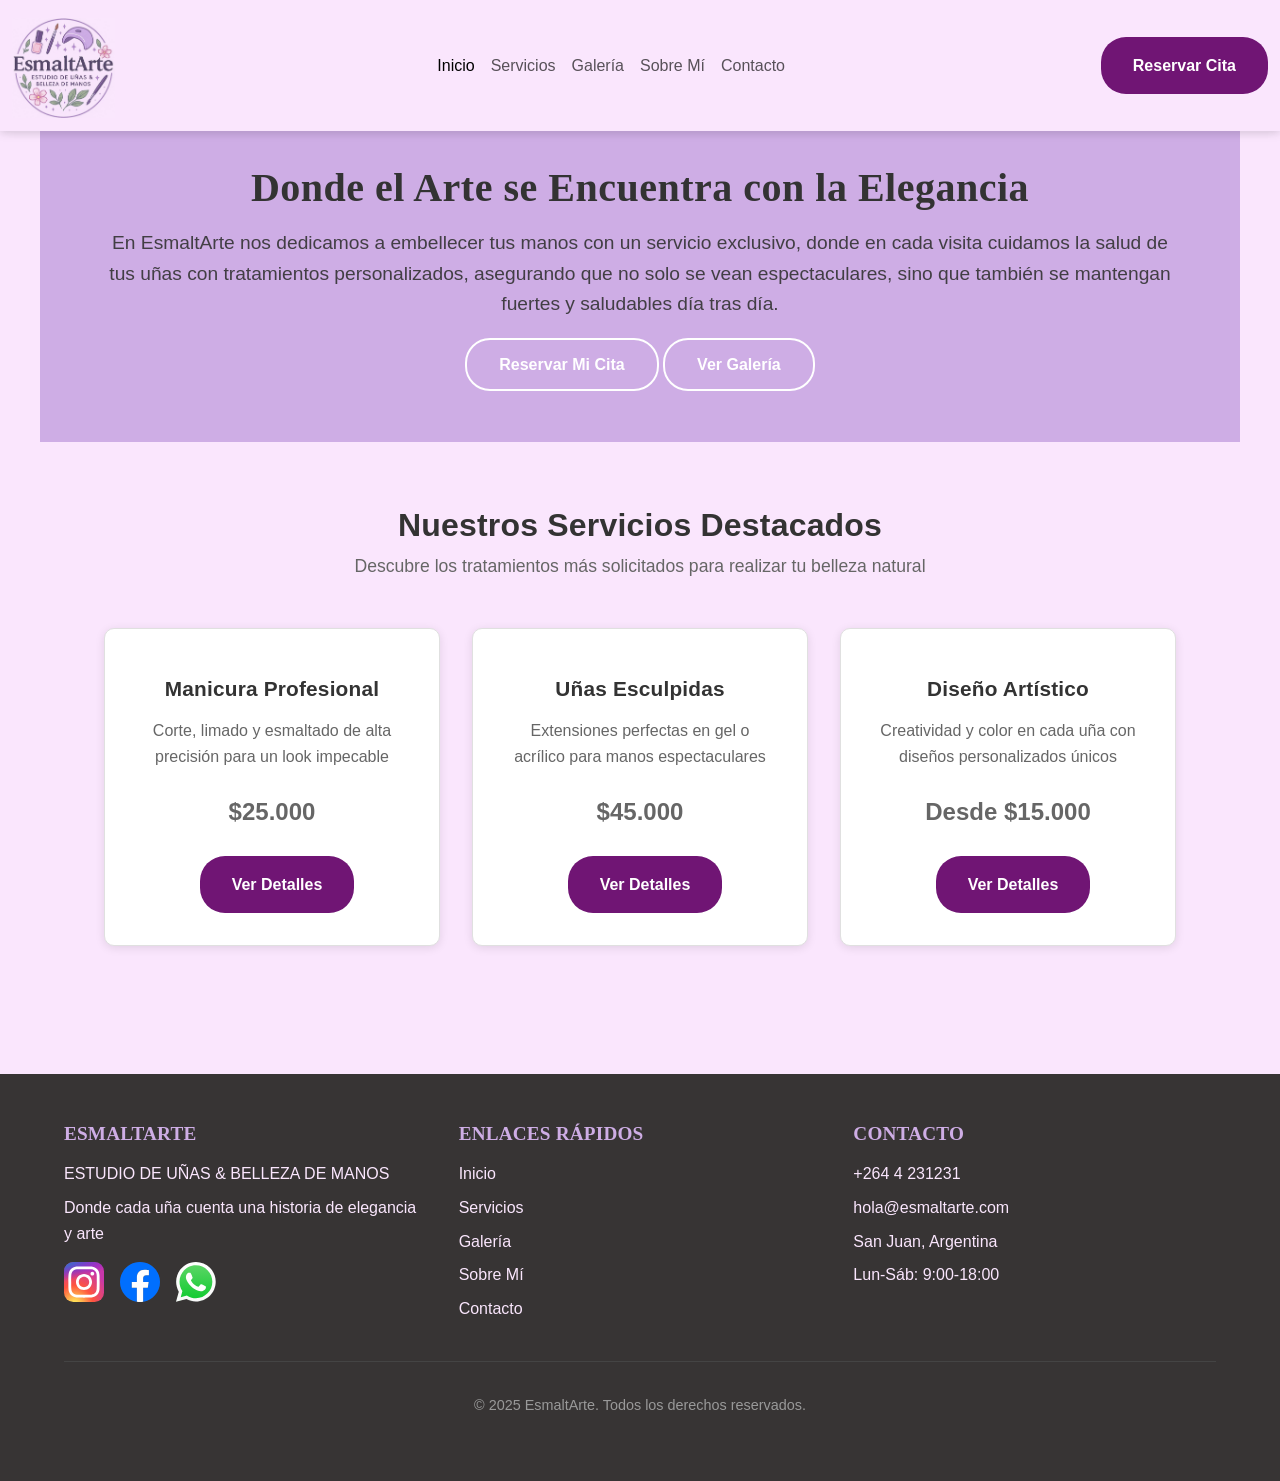
==== commit 7b6fc0dd: "Agregado Sass Sobre Mi/ Agregado Iconos Redes Sociales Index" ====
--- a/index.html
+++ b/index.html
@@ -107,11 +107,9 @@
                 <p>ESTUDIO DE UÑAS & BELLEZA DE MANOS</p>
                 <p>Donde cada uña cuenta una historia de elegancia y arte</p>
                 <div class="social-links">
-                    <a href="https://www.instagram.com/esmaltarte.nails_?igsh=MWdjZG96OWtseHlocg==" target="_blank"
-                        aria-label="Instagram">IG</a>
-                    <a href="#" aria-label="Facebook">FB</a>
-                    <a href="#" aria-label="TikTok">TT</a>
-                    <a href="#" aria-label="WhatsApp">WA</a>
+                    <a href="https://www.instagram.com/esmaltarte.nails_?igsh=MWdjZG96OWtseHlocg==" target="_blank" aria-label="Instagram"><svg xmlns="http://www.w3.org/2000/svg" width="40" height="40" viewBox="0 0 256 256"><g fill="none"><rect width="256" height="256" fill="url(#SVGWRUqebek)" rx="60"/><rect width="256" height="256" fill="url(#SVGfkNpldMH)" rx="60"/><path fill="#fff" d="M128.009 28c-27.158 0-30.567.119-41.233.604c-10.646.488-17.913 2.173-24.271 4.646c-6.578 2.554-12.157 5.971-17.715 11.531c-5.563 5.559-8.98 11.138-11.542 17.713c-2.48 6.36-4.167 13.63-4.646 24.271c-.477 10.667-.602 14.077-.602 41.236s.12 30.557.604 41.223c.49 10.646 2.175 17.913 4.646 24.271c2.556 6.578 5.973 12.157 11.533 17.715c5.557 5.563 11.136 8.988 17.709 11.542c6.363 2.473 13.631 4.158 24.275 4.646c10.667.485 14.073.604 41.23.604c27.161 0 30.559-.119 41.225-.604c10.646-.488 17.921-2.173 24.284-4.646c6.575-2.554 12.146-5.979 17.702-11.542c5.563-5.558 8.979-11.137 11.542-17.712c2.458-6.361 4.146-13.63 4.646-24.272c.479-10.666.604-14.066.604-41.225s-.125-30.567-.604-41.234c-.5-10.646-2.188-17.912-4.646-24.27c-2.563-6.578-5.979-12.157-11.542-17.716c-5.562-5.562-11.125-8.979-17.708-11.53c-6.375-2.474-13.646-4.16-24.292-4.647c-10.667-.485-14.063-.604-41.23-.604zm-8.971 18.021c2.663-.004 5.634 0 8.971 0c26.701 0 29.865.096 40.409.575c9.75.446 15.042 2.075 18.567 3.444c4.667 1.812 7.994 3.979 11.492 7.48c3.5 3.5 5.666 6.833 7.483 11.5c1.369 3.52 3 8.812 3.444 18.562c.479 10.542.583 13.708.583 40.396s-.104 29.855-.583 40.396c-.446 9.75-2.075 15.042-3.444 18.563c-1.812 4.667-3.983 7.99-7.483 11.488c-3.5 3.5-6.823 5.666-11.492 7.479c-3.521 1.375-8.817 3-18.567 3.446c-10.542.479-13.708.583-40.409.583c-26.702 0-29.867-.104-40.408-.583c-9.75-.45-15.042-2.079-18.57-3.448c-4.666-1.813-8-3.979-11.5-7.479s-5.666-6.825-7.483-11.494c-1.369-3.521-3-8.813-3.444-18.563c-.479-10.542-.575-13.708-.575-40.413s.096-29.854.575-40.396c.446-9.75 2.075-15.042 3.444-18.567c1.813-4.667 3.983-8 7.484-11.5s6.833-5.667 11.5-7.483c3.525-1.375 8.819-3 18.569-3.448c9.225-.417 12.8-.542 31.437-.563zm62.351 16.604c-6.625 0-12 5.37-12 11.996c0 6.625 5.375 12 12 12s12-5.375 12-12s-5.375-12-12-12zm-53.38 14.021c-28.36 0-51.354 22.994-51.354 51.355s22.994 51.344 51.354 51.344c28.361 0 51.347-22.983 51.347-51.344c0-28.36-22.988-51.355-51.349-51.355zm0 18.021c18.409 0 33.334 14.923 33.334 33.334c0 18.409-14.925 33.334-33.334 33.334s-33.333-14.925-33.333-33.334c0-18.411 14.923-33.334 33.333-33.334"/><defs><radialGradient id="SVGWRUqebek" cx="0" cy="0" r="1" gradientTransform="matrix(0 -253.715 235.975 0 68 275.717)" gradientUnits="userSpaceOnUse"><stop stop-color="#fd5"/><stop offset=".1" stop-color="#fd5"/><stop offset=".5" stop-color="#ff543e"/><stop offset="1" stop-color="#c837ab"/></radialGradient><radialGradient id="SVGfkNpldMH" cx="0" cy="0" r="1" gradientTransform="matrix(22.25952 111.2061 -458.39518 91.75449 -42.881 18.441)" gradientUnits="userSpaceOnUse"><stop stop-color="#3771c8"/><stop offset=".128" stop-color="#3771c8"/><stop offset="1" stop-color="#60f" stop-opacity="0"/></radialGradient></defs></g></svg></a>
+                    <a href="#" aria-label="Facebook"><svg xmlns="http://www.w3.org/2000/svg" width="40" height="40" viewBox="0 0 256 256"><path fill="#006fff" d="M256 128C256 57.308 198.692 0 128 0S0 57.308 0 128c0 63.888 46.808 116.843 108 126.445V165H75.5v-37H108V99.8c0-32.08 19.11-49.8 48.348-49.8C170.352 50 185 52.5 185 52.5V84h-16.14C152.959 84 148 93.867 148 103.99V128h35.5l-5.675 37H148v89.445c61.192-9.602 108-62.556 108-126.445"/><path fill="#fff" d="m177.825 165l5.675-37H148v-24.01C148 93.866 152.959 84 168.86 84H185V52.5S170.352 50 156.347 50C127.11 50 108 67.72 108 99.8V128H75.5v37H108v89.445A129 129 0 0 0 128 256a129 129 0 0 0 20-1.555V165z"/></svg></a>
+                    <a href="https://wa.link/v7lb01" aria-label="WhatsApp"><svg xmlns="http://www.w3.org/2000/svg" width="39.69" height="40" viewBox="0 0 256 258"><defs><linearGradient id="SVGBRLHCcSy" x1="50%" x2="50%" y1="100%" y2="0%"><stop offset="0%" stop-color="#0cca2d"/><stop offset="100%" stop-color="#60d669"/></linearGradient><linearGradient id="SVGHW6lecxh" x1="50%" x2="50%" y1="100%" y2="0%"><stop offset="0%" stop-color="#f9f9f9"/><stop offset="100%" stop-color="#fff"/></linearGradient></defs><path fill="url(#SVGBRLHCcSy)" d="M5.463 127.456c-.006 21.677 5.658 42.843 16.428 61.499L4.433 252.697l65.232-17.104a123 123 0 0 0 58.8 14.97h.054c67.815 0 123.018-55.183 123.047-123.01c.013-32.867-12.775-63.773-36.009-87.025c-23.23-23.25-54.125-36.061-87.043-36.076c-67.823 0-123.022 55.18-123.05 123.004"/><path fill="url(#SVGHW6lecxh)" d="M1.07 127.416c-.007 22.457 5.86 44.38 17.014 63.704L0 257.147l67.571-17.717c18.618 10.151 39.58 15.503 60.91 15.511h.055c70.248 0 127.434-57.168 127.464-127.423c.012-34.048-13.236-66.065-37.3-90.15C194.633 13.286 162.633.014 128.536 0C58.276 0 1.099 57.16 1.071 127.416m40.24 60.376l-2.523-4.005c-10.606-16.864-16.204-36.352-16.196-56.363C22.614 69.029 70.138 21.52 128.576 21.52c28.3.012 54.896 11.044 74.9 31.06c20.003 20.018 31.01 46.628 31.003 74.93c-.026 58.395-47.551 105.91-105.943 105.91h-.042c-19.013-.01-37.66-5.116-53.922-14.765l-3.87-2.295l-40.098 10.513z"/><path fill="#fff" d="M96.678 74.148c-2.386-5.303-4.897-5.41-7.166-5.503c-1.858-.08-3.982-.074-6.104-.074c-2.124 0-5.575.799-8.492 3.984c-2.92 3.188-11.148 10.892-11.148 26.561s11.413 30.813 13.004 32.94c1.593 2.123 22.033 35.307 54.405 48.073c26.904 10.609 32.379 8.499 38.218 7.967c5.84-.53 18.844-7.702 21.497-15.139c2.655-7.436 2.655-13.81 1.859-15.142c-.796-1.327-2.92-2.124-6.105-3.716s-18.844-9.298-21.763-10.361c-2.92-1.062-5.043-1.592-7.167 1.597c-2.124 3.184-8.223 10.356-10.082 12.48c-1.857 2.129-3.716 2.394-6.9.801c-3.187-1.598-13.444-4.957-25.613-15.806c-9.468-8.442-15.86-18.867-17.718-22.056c-1.858-3.184-.199-4.91 1.398-6.497c1.431-1.427 3.186-3.719 4.78-5.578c1.588-1.86 2.118-3.187 3.18-5.311c1.063-2.126.531-3.986-.264-5.579c-.798-1.593-6.987-17.343-9.819-23.64"/></svg></a>
                 </div>
             </div>
             <div class="footer-section">
--- a/css/style.css
+++ b/css/style.css
@@ -480,4 +480,122 @@
   opacity: 0.9;
 }
 
+.seccion-sobre-mi {
+  padding: 4rem 0;
+}
+.seccion-sobre-mi .contenedor-sobre {
+  max-width: 900px;
+  margin: 0 auto;
+  text-align: center;
+  padding: 0 1rem;
+}
+
+.intro-sobre {
+  margin-bottom: 3rem;
+}
+.intro-sobre h2 {
+  font-family: "Playfair Display", serif;
+  color: #701574;
+  font-size: 2.5rem;
+  margin-bottom: 0.5rem;
+}
+.intro-sobre .subtitulo {
+  font-family: "Montserrat", sans-serif;
+  font-size: 1.2rem;
+  color: #666666;
+  font-style: italic;
+  margin-bottom: 2rem;
+  display: block;
+}
+
+.texto-biografia {
+  text-align: left;
+  line-height: 1.8;
+  color: #333333;
+  font-family: "Montserrat", sans-serif;
+}
+.texto-biografia p {
+  margin-bottom: 1.5rem;
+}
+.texto-biografia strong {
+  color: #701574;
+  font-weight: 600;
+}
+.texto-biografia .titulo-filosofia {
+  margin-bottom: 1rem;
+  font-weight: 600;
+}
+
+.lista-valores {
+  list-style: none;
+  padding: 0;
+  display: grid;
+  grid-template-columns: repeat(auto-fit, minmax(250px, 1fr));
+  gap: 1.5rem;
+}
+.lista-valores li {
+  background: #ffffff;
+  padding: 1.5rem;
+  border-radius: 8px;
+  box-shadow: 0 4px 6px rgba(0, 0, 0, 0.05);
+  border-top: 3px solid #ceade5;
+}
+.lista-valores li strong {
+  display: block;
+  color: #701574;
+  font-family: "Playfair Display", serif;
+  font-size: 1.2rem;
+  margin-bottom: 0.5rem;
+}
+
+.seccion-formacion {
+  background: #ffffff;
+  padding: 3rem 2rem;
+  border-radius: 15px;
+  box-shadow: 0 10px 30px rgba(112, 21, 116, 0.05);
+  border: 1px solid rgba(206, 173, 229, 0.3);
+}
+.seccion-formacion h3 {
+  font-family: "Playfair Display", serif;
+  color: #701574;
+  margin-bottom: 2rem;
+  font-size: 2rem;
+  text-align: center;
+}
+.seccion-formacion .grid-formacion {
+  display: grid;
+  grid-template-columns: repeat(auto-fit, minmax(220px, 1fr));
+  gap: 2rem;
+}
+.seccion-formacion .item-formacion {
+  text-align: center;
+  padding: 1.5rem;
+  transition: transform 0.3s ease;
+}
+.seccion-formacion .item-formacion:hover {
+  transform: translateY(-5px);
+}
+.seccion-formacion .item-formacion .icono-formacion {
+  font-size: 2.5rem;
+  margin-bottom: 1rem;
+}
+.seccion-formacion .item-formacion h4 {
+  color: #333333;
+  font-weight: 700;
+  margin-bottom: 0.5rem;
+  font-size: 1.1rem;
+}
+.seccion-formacion .item-formacion p {
+  color: #666666;
+  font-size: 0.95rem;
+}
+
+.acciones-finales {
+  margin-top: 4rem;
+  text-align: center;
+}
+.acciones-finales .btn-hero {
+  margin: 0.5rem;
+}
+
 /*# sourceMappingURL=style.css.map */
